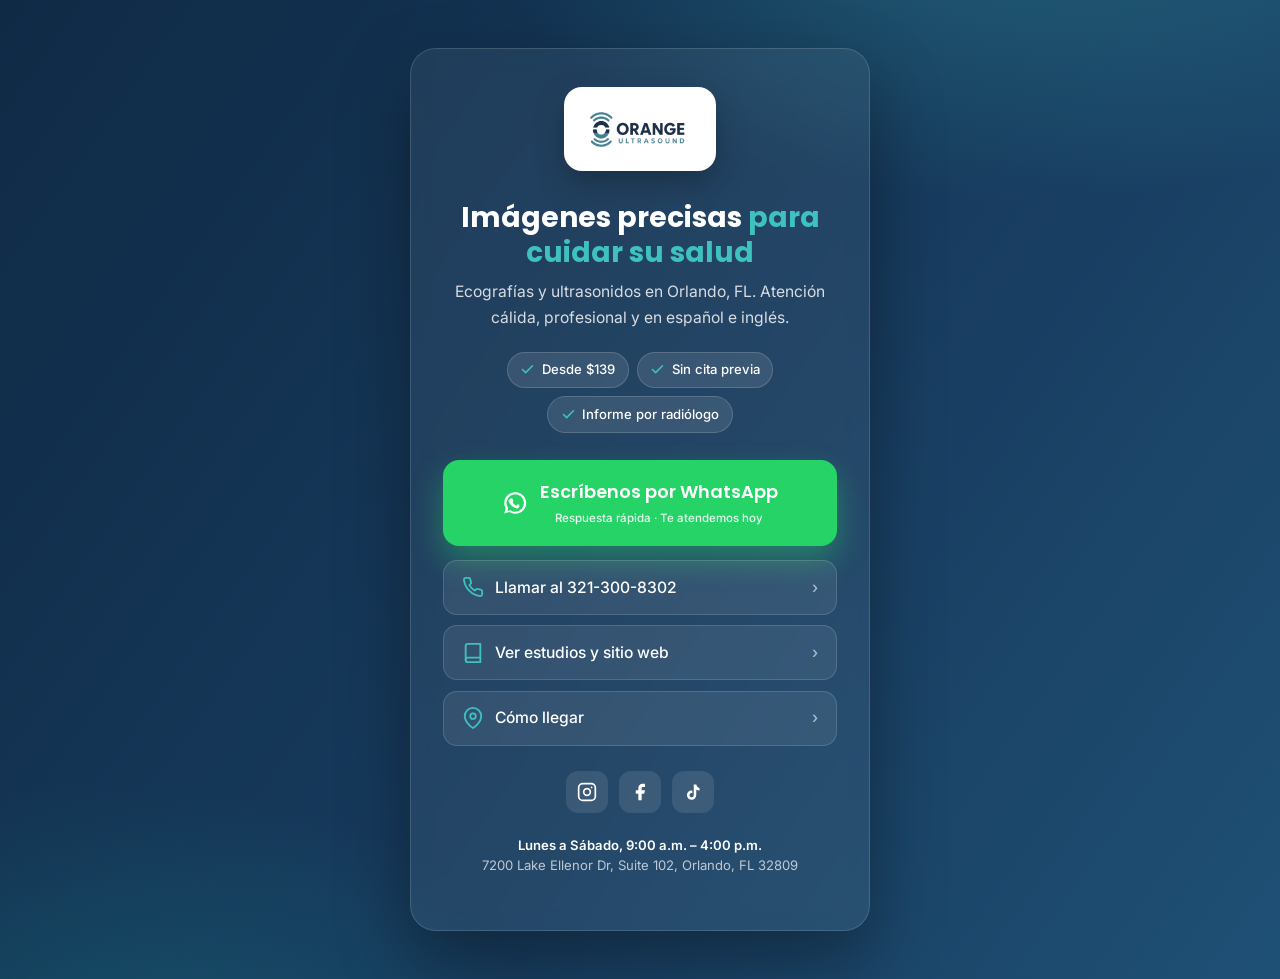
==== contacto.html @ 39fcd8fa "Agrega landing /contacto (link-in-bio) con boton principal de WhatsApp y mensaje personalizado Co-Au" ====
<!DOCTYPE html>
<html lang="es">
<head>
  <meta charset="UTF-8" />
  <meta name="viewport" content="width=device-width, initial-scale=1.0" />
  <title>Orange Ultrasound | Escríbenos por WhatsApp</title>
  <meta name="description" content="Ecografías y ultrasonidos en Orlando, FL. Precios accesibles desde $139, sin cita previa y atención bilingüe. Escríbenos por WhatsApp." />
  <meta name="theme-color" content="#0F2A45" />

  <link rel="icon" type="image/svg+xml" href="assets/img/favicon.svg" />
  <link rel="preconnect" href="https://fonts.googleapis.com" />
  <link rel="preconnect" href="https://fonts.gstatic.com" crossorigin />
  <link href="https://fonts.googleapis.com/css2?family=Poppins:wght@500;600;700&family=Inter:wght@400;500;600&display=swap" rel="stylesheet" />
  <link rel="stylesheet" href="assets/css/styles.css" />

  <!-- Open Graph -->
  <meta property="og:type" content="website" />
  <meta property="og:title" content="Orange Ultrasound | Escríbenos por WhatsApp" />
  <meta property="og:description" content="Ecografías a precios accesibles desde $139, sin cita previa y atención bilingüe en Orlando, FL." />
  <meta property="og:image" content="https://orangeultrasound.dgp-link.com/assets/img/og-image.png" />

  <style>
    body { background: #0F2A45; }
    .lp {
      position: relative; min-height: 100svh; overflow: hidden;
      display: flex; align-items: center; justify-content: center;
      padding: clamp(1.5rem, 6vw, 3rem) 1.15rem;
      background:
        radial-gradient(900px 500px at 80% -10%, rgba(63,193,192,.28), transparent 60%),
        radial-gradient(700px 500px at 10% 110%, rgba(26,166,160,.22), transparent 60%),
        linear-gradient(125deg, #0F2A45 0%, #173B5E 55%, #1f5075 100%);
    }
    .lp__card {
      position: relative; z-index: 1;
      width: 100%; max-width: 460px;
      background: rgba(255,255,255,.06);
      border: 1px solid rgba(255,255,255,.14);
      border-radius: 26px;
      padding: clamp(1.6rem, 6vw, 2.4rem) clamp(1.3rem, 5vw, 2rem);
      backdrop-filter: blur(10px); -webkit-backdrop-filter: blur(10px);
      box-shadow: 0 30px 70px rgba(0,0,0,.35);
      text-align: center; color: #fff;
    }
    .lp__logo {
      background: #fff; border-radius: 18px; padding: 16px 22px;
      display: inline-block; box-shadow: 0 12px 30px rgba(0,0,0,.25); margin-bottom: 1.3rem;
    }
    .lp__logo img { height: 52px; width: auto; display: block; }
    .lp h1 {
      color: #fff; font-size: clamp(1.35rem, 5vw, 1.75rem); line-height: 1.25; margin-bottom: .6rem;
    }
    .lp h1 span { color: var(--teal-light); }
    .lp__sub { color: rgba(255,255,255,.82); font-size: .98rem; margin: 0 auto 1.3rem; max-width: 40ch; }

    .lp__chips { display: flex; flex-wrap: wrap; justify-content: center; gap: .5rem; margin-bottom: 1.7rem; }
    .lp__chip {
      display: inline-flex; align-items: center; gap: .4rem;
      background: rgba(255,255,255,.1); border: 1px solid rgba(255,255,255,.16);
      color: #fff; font-size: .82rem; font-weight: 500;
      padding: .4rem .8rem; border-radius: 999px;
    }
    .lp__chip svg { width: 15px; height: 15px; color: var(--teal-light); }

    /* Botón principal WhatsApp */
    .lp__wa {
      display: flex; align-items: center; justify-content: center; gap: .7rem;
      width: 100%; background: #25D366; color: #fff;
      font-family: var(--font-head); font-weight: 600; font-size: 1.12rem;
      padding: 1.1rem 1.4rem; border-radius: 16px; text-decoration: none;
      box-shadow: 0 14px 30px rgba(37,211,102,.4);
      transition: transform .2s var(--ease), box-shadow .2s var(--ease);
    }
    .lp__wa:hover { transform: translateY(-2px); box-shadow: 0 18px 36px rgba(37,211,102,.5); }
    .lp__wa svg { width: 26px; height: 26px; fill: #fff; }
    .lp__wa small { display: block; font-family: var(--font-body); font-weight: 500; font-size: .72rem; opacity: .9; margin-top: 2px; }

    /* Botones secundarios */
    .lp__links { display: grid; gap: .65rem; margin-top: .9rem; }
    .lp__link {
      display: flex; align-items: center; gap: .7rem;
      background: rgba(255,255,255,.08); border: 1px solid rgba(255,255,255,.14);
      color: #fff; text-decoration: none; text-align: left;
      padding: .85rem 1.1rem; border-radius: 14px; font-weight: 500; font-size: .98rem;
      transition: background .2s, transform .2s;
    }
    .lp__link:hover { background: rgba(255,255,255,.15); transform: translateY(-2px); }
    .lp__link svg { width: 22px; height: 22px; color: var(--teal-light); flex: none; }
    .lp__link .arrow { margin-left: auto; opacity: .6; }

    /* Redes + footer */
    .lp__socials { display: flex; justify-content: center; gap: .7rem; margin-top: 1.6rem; }
    .lp__socials a {
      width: 42px; height: 42px; border-radius: 12px; display: grid; place-items: center;
      background: rgba(255,255,255,.1); color: #fff; transition: background .2s, transform .2s;
    }
    .lp__socials a:hover { background: var(--teal); transform: translateY(-2px); }
    .lp__socials svg { width: 20px; height: 20px; }
    .lp__foot { margin-top: 1.4rem; color: rgba(255,255,255,.7); font-size: .82rem; line-height: 1.5; }
    .lp__foot strong { color: #fff; font-weight: 600; }
  </style>
</head>
<body>
  <main class="lp">
    <div class="lp__card">
      <div class="lp__logo"><img src="assets/img/logo.png" alt="Orange Ultrasound" /></div>

      <h1>Imágenes precisas <span>para cuidar su salud</span></h1>
      <p class="lp__sub">Ecografías y ultrasonidos en Orlando, FL. Atención cálida, profesional y en español e inglés.</p>

      <div class="lp__chips">
        <span class="lp__chip"><svg viewBox="0 0 24 24" fill="none" stroke="currentColor" stroke-width="2.5" stroke-linecap="round" stroke-linejoin="round"><path d="M20 6L9 17l-5-5"/></svg>Desde $139</span>
        <span class="lp__chip"><svg viewBox="0 0 24 24" fill="none" stroke="currentColor" stroke-width="2.5" stroke-linecap="round" stroke-linejoin="round"><path d="M20 6L9 17l-5-5"/></svg>Sin cita previa</span>
        <span class="lp__chip"><svg viewBox="0 0 24 24" fill="none" stroke="currentColor" stroke-width="2.5" stroke-linecap="round" stroke-linejoin="round"><path d="M20 6L9 17l-5-5"/></svg>Informe por radiólogo</span>
      </div>

      <!-- Acción principal: WhatsApp -->
      <a class="lp__wa" href="https://wa.me/13213008302?text=%C2%A1Hola%20Orange%20Ultrasound%21%20%F0%9F%91%8B%20Vi%20sus%20redes%20y%20me%20gustar%C3%ADa%20informaci%C3%B3n%20sobre%20un%20ultrasonido.%20%C2%BFMe%20pueden%20ayudar%3F" target="_blank" rel="noopener">
        <svg viewBox="0 0 24 24"><path d="M12 2a10 10 0 0 0-8.6 15l-1.3 4.7 4.8-1.3A10 10 0 1 0 12 2zm0 18a8 8 0 0 1-4-1.1l-.3-.2-2.8.7.8-2.7-.2-.3A8 8 0 1 1 12 20zm4.4-6c-.2-.1-1.4-.7-1.6-.8s-.4-.1-.5.1-.6.8-.8 1-.3.2-.5.1a6.5 6.5 0 0 1-3.2-2.8c-.2-.4.2-.4.6-1.2a.4.4 0 0 0 0-.4l-.8-1.9c-.2-.5-.4-.4-.5-.4h-.5a1 1 0 0 0-.7.3A3 3 0 0 0 6 9.6a5.2 5.2 0 0 0 1.1 2.8 11.9 11.9 0 0 0 4.6 4c2.1.9 2.1.6 2.5.6a2.6 2.6 0 0 0 1.7-1.2 2.1 2.1 0 0 0 .1-1.2c0-.1-.2-.2-.4-.3z"/></svg>
        <span>Escríbenos por WhatsApp<small>Respuesta rápida · Te atendemos hoy</small></span>
      </a>

      <!-- Acciones secundarias -->
      <div class="lp__links">
        <a class="lp__link" href="tel:3213008302">
          <svg viewBox="0 0 24 24" fill="none" stroke="currentColor" stroke-width="2" stroke-linecap="round" stroke-linejoin="round"><path d="M22 16.92v3a2 2 0 0 1-2.18 2 19.79 19.79 0 0 1-8.63-3.07 19.5 19.5 0 0 1-6-6 19.79 19.79 0 0 1-3.07-8.67A2 2 0 0 1 4.11 2h3a2 2 0 0 1 2 1.72c.13.96.36 1.9.7 2.81a2 2 0 0 1-.45 2.11L8.09 9.91a16 16 0 0 0 6 6l1.27-1.27a2 2 0 0 1 2.11-.45c.9.34 1.85.57 2.81.7A2 2 0 0 1 22 16.92z"/></svg>
          Llamar al 321-300-8302
          <span class="arrow">›</span>
        </a>
        <a class="lp__link" href="https://orangeultrasound.dgp-link.com/#estudios" target="_blank" rel="noopener">
          <svg viewBox="0 0 24 24" fill="none" stroke="currentColor" stroke-width="2" stroke-linecap="round" stroke-linejoin="round"><path d="M4 19.5A2.5 2.5 0 0 1 6.5 17H20"/><path d="M6.5 2H20v20H6.5A2.5 2.5 0 0 1 4 19.5v-15A2.5 2.5 0 0 1 6.5 2z"/></svg>
          Ver estudios y sitio web
          <span class="arrow">›</span>
        </a>
        <a class="lp__link" href="https://maps.google.com/?q=7200+Lake+Ellenor+Dr+Suite+102+Orlando+FL+32809" target="_blank" rel="noopener">
          <svg viewBox="0 0 24 24" fill="none" stroke="currentColor" stroke-width="2" stroke-linecap="round" stroke-linejoin="round"><path d="M21 10c0 7-9 13-9 13s-9-6-9-13a9 9 0 0 1 18 0z"/><circle cx="12" cy="10" r="3"/></svg>
          Cómo llegar
          <span class="arrow">›</span>
        </a>
      </div>

      <!-- Redes -->
      <div class="lp__socials">
        <a href="https://www.instagram.com/orangeultrasound" target="_blank" rel="noopener" aria-label="Instagram"><svg viewBox="0 0 24 24" fill="none" stroke="currentColor" stroke-width="2" stroke-linecap="round" stroke-linejoin="round"><rect x="2" y="2" width="20" height="20" rx="5"/><circle cx="12" cy="12" r="4"/><circle cx="17.5" cy="6.5" r="1" fill="currentColor" stroke="none"/></svg></a>
        <a href="https://www.facebook.com/share/1BNUEbY9c7/" target="_blank" rel="noopener" aria-label="Facebook"><svg viewBox="0 0 24 24" fill="currentColor"><path d="M18 2h-3a5 5 0 0 0-5 5v3H7v4h3v8h4v-8h3l1-4h-4V7a1 1 0 0 1 1-1h3z"/></svg></a>
        <a href="https://www.tiktok.com/@orange.ultrasound" target="_blank" rel="noopener" aria-label="TikTok"><svg viewBox="0 0 24 24" fill="currentColor"><path d="M16 3c.3 2.2 1.6 3.9 3.8 4.2v3.1c-1.4.1-2.7-.3-3.9-1v6.4a5.6 5.6 0 1 1-5.6-5.6c.3 0 .6 0 .9.1v3.2a2.5 2.5 0 1 0 1.7 2.4V3z"/></svg></a>
      </div>

      <p class="lp__foot">
        <strong>Lunes a Sábado, 9:00 a.m. – 4:00 p.m.</strong><br />
        7200 Lake Ellenor Dr, Suite 102, Orlando, FL 32809
      </p>
    </div>
  </main>
</body>
</html>
---- assets/css/styles.css ----
/* ============================================================
   Orange Ultrasound — Sistema de diseño
   ============================================================ */

:root {
  /* Paleta de marca */
  --navy: #173B5E;          /* Azul marino oscuro (primario) */
  --navy-dark: #0F2A45;     /* Variante más profunda para fondos */
  --teal: #1AA6A0;          /* Teal / turquesa (secundario) */
  --teal-light: #3FC1C0;    /* Teal claro / aqua (acento) */
  --white: #FFFFFF;
  --gray-bg: #F2F5F7;       /* Fondo secundario / tarjetas */
  --gray-text: #5A6472;     /* Texto secundario */
  --ink: #1E2A32;           /* Negro suave para texto */

  /* Tipografía */
  --font-head: 'Poppins', 'Segoe UI', system-ui, sans-serif;
  --font-body: 'Inter', 'Segoe UI', system-ui, sans-serif;

  /* Escala y layout */
  --container: 1200px;
  --radius: 16px;
  --radius-lg: 24px;
  --shadow-sm: 0 4px 16px rgba(23, 59, 94, 0.06);
  --shadow-md: 0 12px 32px rgba(23, 59, 94, 0.10);
  --shadow-lg: 0 20px 48px rgba(23, 59, 94, 0.14);
  --header-h: 76px;
  --ease: cubic-bezier(0.22, 1, 0.36, 1);
}

/* ============================================================
   Splash / Pantalla de carga (logo ~1s y se desvanece)
   Funciona sólo con CSS (sin JS también se oculta).
   ============================================================ */
.splash {
  position: fixed;
  inset: 0;
  z-index: 1000;
  background: #ffffff;
  display: grid;
  place-items: center;
  animation: splashOut .6s var(--ease, ease) 1s forwards;
}
.splash__inner {
  display: flex;
  flex-direction: column;
  align-items: center;
  gap: 1.1rem;
  animation: splashIn .6s var(--ease, ease) both;
}
.splash__mark {
  width: 92px; height: 92px;
  border-radius: 50%;
  background: #173B5E;
  display: grid; place-items: center;
  box-shadow: 0 14px 34px rgba(23, 59, 94, 0.22);
}
.splash__mark svg { width: 54px; height: 54px; }
/* Ícono de ondas con pulso suave */
.splash__mark .wave1 { animation: splashPulse 1.4s ease-in-out infinite; transform-origin: 32px 44px; }
.splash__mark .wave2 { animation: splashPulse 1.4s ease-in-out infinite .18s; transform-origin: 32px 44px; }
.splash__text {
  display: flex; flex-direction: column; align-items: center; line-height: 1.05;
  font-family: var(--font-head, sans-serif); font-weight: 700;
}
.splash__text .top { font-size: 1.5rem; color: #173B5E; letter-spacing: .02em; }
.splash__text .bottom { font-size: 1.5rem; color: #1AA6A0; letter-spacing: .22em; }
/* Barra de carga */
.splash__bar {
  margin-top: .4rem;
  width: 140px; height: 4px; border-radius: 999px;
  background: #E4EBF0; overflow: hidden;
}
.splash__bar::after {
  content: ""; display: block; height: 100%; width: 40%;
  border-radius: 999px;
  background: linear-gradient(90deg, #1AA6A0, #3FC1C0);
  animation: splashLoad 1s var(--ease, ease) forwards;
}
/* Imagen del logo real (cuando se agregue) */
.splash__img { max-width: 240px; height: auto; }

@keyframes splashIn { from { opacity: 0; transform: translateY(10px) scale(.96); } to { opacity: 1; transform: none; } }
@keyframes splashOut { to { opacity: 0; visibility: hidden; pointer-events: none; } }
@keyframes splashPulse { 0%,100% { opacity: .55; } 50% { opacity: 1; } }
@keyframes splashLoad { from { width: 8%; } to { width: 100%; } }

@media (prefers-reduced-motion: reduce) {
  .splash { animation: none; display: none; }
}

/* ---------- Reset base ---------- */
*,
*::before,
*::after { box-sizing: border-box; }

html { scroll-behavior: smooth; scroll-padding-top: var(--header-h); overflow-x: hidden; width: 100%; }

body {
  margin: 0;
  font-family: var(--font-body);
  color: var(--ink);
  background: var(--white);
  line-height: 1.65;
  -webkit-font-smoothing: antialiased;
  text-rendering: optimizeLegibility;
  overflow-x: hidden;
}

img { max-width: 100%; display: block; }

h1, h2, h3, h4 {
  font-family: var(--font-head);
  color: var(--navy);
  line-height: 1.18;
  margin: 0 0 .5em;
  font-weight: 700;
}

p { margin: 0 0 1rem; }

a { color: var(--teal); text-decoration: none; }

/* ---------- Utilidades de layout ---------- */
.container {
  width: 100%;
  max-width: var(--container);
  margin-inline: auto;
  padding-inline: clamp(1.15rem, 4vw, 2.5rem);
}

.section { padding-block: clamp(3.5rem, 8vw, 6.5rem); position: relative; }

.section--gray { background: var(--gray-bg); }

.eyebrow {
  display: inline-block;
  font-family: var(--font-head);
  font-weight: 600;
  font-size: .8rem;
  letter-spacing: .14em;
  text-transform: uppercase;
  color: var(--teal);
  margin-bottom: .85rem;
}

.section-title {
  font-size: clamp(1.7rem, 4.2vw, 2.6rem);
  margin-bottom: .6rem;
}

.section-lead {
  color: var(--gray-text);
  font-size: clamp(1rem, 2vw, 1.15rem);
  max-width: 60ch;
}

.text-center { text-align: center; }
.text-center .section-lead { margin-inline: auto; }

/* ---------- Botones ---------- */
.btn {
  --btn-bg: var(--teal);
  --btn-fg: #fff;
  display: inline-flex;
  align-items: center;
  gap: .55rem;
  font-family: var(--font-head);
  font-weight: 600;
  font-size: 1rem;
  line-height: 1;
  padding: .95rem 1.6rem;
  border-radius: 999px;
  border: 2px solid transparent;
  background: var(--btn-bg);
  color: var(--btn-fg);
  cursor: pointer;
  transition: transform .25s var(--ease), box-shadow .25s var(--ease), background .25s var(--ease);
  box-shadow: 0 8px 20px rgba(26, 166, 160, 0.28);
}
.btn:hover { transform: translateY(-2px); box-shadow: 0 12px 26px rgba(26, 166, 160, 0.36); }
.btn svg { width: 20px; height: 20px; }

.btn--navy { --btn-bg: var(--navy); box-shadow: 0 8px 20px rgba(23, 59, 94, 0.28); }
.btn--navy:hover { box-shadow: 0 12px 26px rgba(23, 59, 94, 0.36); }

.btn--outline {
  background: transparent;
  color: var(--navy);
  border-color: rgba(23, 59, 94, 0.22);
  box-shadow: none;
}
.btn--outline:hover { background: rgba(23, 59, 94, 0.05); box-shadow: none; }

.btn--light {
  background: #fff;
  color: var(--navy);
  box-shadow: 0 8px 20px rgba(0, 0, 0, 0.12);
}
.btn--ghost-light {
  background: transparent;
  color: #fff;
  border-color: rgba(255, 255, 255, 0.5);
  box-shadow: none;
}
.btn--ghost-light:hover { background: rgba(255, 255, 255, 0.12); box-shadow: none; }

/* ============================================================
   Header / Navegación
   ============================================================ */
.site-header {
  position: fixed;
  inset: 0 0 auto 0;
  height: var(--header-h);
  z-index: 100;
  display: flex;
  align-items: center;
  background: rgba(255, 255, 255, 0.85);
  backdrop-filter: saturate(180%) blur(14px);
  -webkit-backdrop-filter: saturate(180%) blur(14px);
  transition: box-shadow .3s var(--ease), background .3s var(--ease);
}
.site-header.is-scrolled { box-shadow: var(--shadow-sm); background: rgba(255, 255, 255, 0.94); }

.site-header .container {
  display: flex;
  align-items: center;
  justify-content: space-between;
  gap: 1rem;
}

/* Logo */
.brand { display: flex; align-items: center; gap: .7rem; }
.brand__logo { height: 46px; width: auto; display: block; }
@media (max-width: 480px) { .brand__logo { height: 38px; } }
.brand__mark {
  width: 44px; height: 44px;
  flex: none;
  border-radius: 50%;
  background: var(--navy);
  display: grid; place-items: center;
}
.brand__mark svg { width: 26px; height: 26px; }
.brand__text {
  display: flex; flex-direction: column; line-height: 1;
  font-family: var(--font-head); font-weight: 700;
  letter-spacing: .02em;
}
.brand__text .brand__top { font-size: 1.02rem; color: var(--navy); }
.brand__text .brand__bottom { font-size: 1.02rem; color: var(--teal); letter-spacing: .16em; }

/* Nav */
.nav { display: flex; align-items: center; gap: 1.6rem; }
.nav__links { display: flex; align-items: center; gap: 1.4rem; list-style: none; margin: 0; padding: 0; }
.nav__links a {
  font-family: var(--font-head);
  font-weight: 500;
  font-size: .95rem;
  color: var(--navy);
  position: relative;
  padding: .25rem 0;
}
.nav__links a::after {
  content: ""; position: absolute; left: 0; bottom: -2px;
  width: 0; height: 2px; background: var(--teal);
  transition: width .3s var(--ease);
}
.nav__links a:hover::after { width: 100%; }

.nav__actions { display: flex; align-items: center; gap: .8rem; }

/* Toggle de idioma (funcionalidad se activa en Parte 8) */
.lang-toggle {
  display: inline-flex;
  border: 1.5px solid rgba(23, 59, 94, 0.2);
  border-radius: 999px;
  overflow: hidden;
  font-family: var(--font-head);
  font-size: .8rem;
  font-weight: 600;
}
.lang-toggle button {
  border: 0; background: transparent; cursor: pointer;
  padding: .4rem .7rem; color: var(--gray-text);
  transition: background .2s, color .2s;
}
.lang-toggle button.is-active { background: var(--teal); color: #fff; }

.nav-toggle {
  display: none;
  width: 44px; height: 44px;
  border: 0; background: transparent; cursor: pointer;
  flex-direction: column; justify-content: center; gap: 5px;
  padding: 0 10px;
}
.nav-toggle span {
  display: block; height: 2.5px; background: var(--navy); border-radius: 2px;
  transition: transform .3s var(--ease), opacity .2s;
}
.nav-toggle.is-open span:nth-child(1) { transform: translateY(7.5px) rotate(45deg); }
.nav-toggle.is-open span:nth-child(2) { opacity: 0; }
.nav-toggle.is-open span:nth-child(3) { transform: translateY(-7.5px) rotate(-45deg); }

/* ============================================================
   Hero
   ============================================================ */
.hero {
  position: relative;
  padding-top: calc(var(--header-h) + clamp(2.5rem, 6vw, 4.5rem));
  padding-bottom: clamp(5rem, 11vw, 8.5rem);
  background:
    radial-gradient(1200px 600px at 80% -10%, rgba(63, 193, 192, 0.18), transparent 60%),
    linear-gradient(180deg, #f6fafb 0%, #ffffff 100%);
  overflow: hidden;
}
/* La ola se ancla al fondo del hero, pegada a la siguiente sección (sin hueco) */
.hero .wave-divider {
  position: absolute;
  left: 0; right: 0; bottom: -1px;
}

.hero__grid {
  display: grid;
  grid-template-columns: 1.05fr 0.95fr;
  gap: clamp(2rem, 5vw, 4rem);
  align-items: center;
}

.hero__badge {
  display: inline-flex; align-items: center; gap: .5rem;
  background: rgba(26, 166, 160, 0.1);
  color: var(--teal);
  font-family: var(--font-head); font-weight: 600; font-size: .85rem;
  padding: .5rem 1rem; border-radius: 999px;
  margin-bottom: 1.4rem;
}
.hero__badge svg { width: 16px; height: 16px; }

.hero__title {
  font-size: clamp(2.1rem, 5.6vw, 3.6rem);
  letter-spacing: -0.01em;
  margin-bottom: 1rem;
}
.hero__title .accent { color: var(--teal); }

.hero__subtitle {
  font-size: clamp(1.05rem, 2.4vw, 1.3rem);
  color: var(--gray-text);
  max-width: 46ch;
  margin-bottom: 1.8rem;
}
.hero__subtitle strong { color: var(--navy); font-weight: 600; }

.hero__actions { display: flex; flex-wrap: wrap; gap: .9rem; margin-bottom: 2rem; }

.hero__highlights {
  display: flex; flex-wrap: wrap; gap: 1.4rem;
}
.hero__highlight {
  display: flex; align-items: center; gap: .65rem;
  font-size: .95rem; color: var(--navy); font-weight: 500;
}
.hero__highlight-icon {
  width: 40px; height: 40px; flex: none;
  display: grid; place-items: center;
  border-radius: 12px;
  background: rgba(26, 166, 160, 0.12);
  color: var(--teal);
}
.hero__highlight-icon svg { width: 22px; height: 22px; }
.hero__highlight strong { display: block; color: var(--teal); font-family: var(--font-head); font-size: 1.05rem; }
.hero__highlight small { color: var(--gray-text); font-weight: 500; }

/* Media del hero */
.hero__media { position: relative; }
.hero__image-wrap {
  position: relative;
  border-radius: var(--radius-lg);
  overflow: hidden;
  box-shadow: var(--shadow-lg);
  aspect-ratio: 4 / 5;
  background: linear-gradient(135deg, var(--teal) 0%, var(--navy) 100%);
}
.hero__image-wrap img { width: 100%; height: 100%; object-fit: cover; }

.hero__float-card {
  position: absolute;
  left: -18px; bottom: 26px;
  background: #fff;
  border-radius: var(--radius);
  box-shadow: var(--shadow-md);
  padding: .9rem 1.1rem;
  display: flex; align-items: center; gap: .8rem;
  max-width: 250px;
}
.hero__float-card .icon {
  width: 42px; height: 42px; flex: none;
  border-radius: 50%; background: rgba(26, 166, 160, 0.12);
  display: grid; place-items: center; color: var(--teal);
}
.hero__float-card .icon svg { width: 22px; height: 22px; }
.hero__float-card .t { font-family: var(--font-head); font-weight: 600; font-size: .92rem; color: var(--navy); line-height: 1.2; }
.hero__float-card .s { font-size: .8rem; color: var(--gray-text); }

/* Blob decorativo detrás de la imagen */
.hero__blob {
  position: absolute;
  right: -6%; top: -8%;
  width: 62%; aspect-ratio: 1;
  background: radial-gradient(circle at 30% 30%, rgba(63,193,192,.35), rgba(26,166,160,.15) 60%, transparent 72%);
  filter: blur(6px);
  z-index: -1;
}

/* ============================================================
   Sección: Atención para todos
   ============================================================ */
.care {
  position: relative;
  background: linear-gradient(120deg, var(--navy-dark) 0%, var(--navy) 55%, #1f5075 100%);
  overflow: hidden;
}
.care::before {
  content: "";
  position: absolute; right: -8%; top: -30%; width: 55%; aspect-ratio: 1;
  background: radial-gradient(circle at 40% 40%, rgba(26,166,160,.28), transparent 66%);
  pointer-events: none;
}
.care .eyebrow { color: var(--teal-light); }
.care .section-title { color: #fff; }
.care .section-lead { color: rgba(255,255,255,.82); }

.care__grid {
  position: relative;
  display: grid;
  grid-template-columns: 0.95fr 1.05fr;
  gap: clamp(2rem, 5vw, 4rem);
  align-items: center;
}

.care__media { position: relative; }
.care__image-wrap {
  position: relative;
  border-radius: var(--radius-lg);
  overflow: hidden;
  box-shadow: var(--shadow-md);
  aspect-ratio: 5 / 4;
  background: linear-gradient(135deg, #3FC1C0 0%, #173B5E 100%);
}
.care__image-wrap img { width: 100%; height: 100%; object-fit: cover; }
/* Acento de ola en la esquina de la imagen */
.care__media::after {
  content: "";
  position: absolute; left: -14px; bottom: -14px;
  width: 120px; height: 120px; border-radius: 24px;
  background: rgba(26, 166, 160, 0.18);
  z-index: -1;
}

.care__features { list-style: none; margin: 1.8rem 0 0; padding: 0; display: grid; gap: 1.1rem; }
.feature-row {
  display: flex; gap: 1.1rem; align-items: flex-start;
  background: #fff;
  border: 1px solid rgba(23, 59, 94, 0.06);
  border-radius: var(--radius);
  padding: 1.2rem 1.3rem;
  box-shadow: var(--shadow-sm);
  transition: transform .3s var(--ease), box-shadow .3s var(--ease);
}
.feature-row:hover { transform: translateY(-3px); box-shadow: var(--shadow-md); }
.feature-row__icon {
  width: 52px; height: 52px; flex: none;
  border-radius: 14px;
  display: grid; place-items: center;
  background: rgba(26, 166, 160, 0.12);
  color: var(--teal);
}
.feature-row__icon svg { width: 26px; height: 26px; }
.feature-row__body h3 { font-size: 1.15rem; margin-bottom: .2rem; }
.feature-row__body p { margin: 0; color: var(--gray-text); font-size: .98rem; }

/* ============================================================
   Sección: ¿Por qué elegirnos? (grid de tarjetas)
   ============================================================ */
.why__head { max-width: 720px; margin: 0 auto clamp(2.2rem, 5vw, 3.2rem); }

.cards-grid {
  display: grid;
  grid-template-columns: repeat(3, 1fr);
  gap: 1.4rem;
}

.icon-card {
  background: #fff;
  border: 1px solid rgba(23, 59, 94, 0.07);
  border-radius: var(--radius);
  padding: 1.8rem 1.6rem;
  box-shadow: var(--shadow-sm);
  transition: transform .3s var(--ease), box-shadow .3s var(--ease), border-color .3s var(--ease);
  position: relative;
  overflow: hidden;
}
.icon-card::before {
  content: "";
  position: absolute; inset: 0 0 auto 0; height: 4px;
  background: linear-gradient(90deg, var(--teal), var(--teal-light));
  transform: scaleX(0); transform-origin: left;
  transition: transform .35s var(--ease);
}
.icon-card:hover { transform: translateY(-6px); box-shadow: var(--shadow-md); border-color: rgba(26,166,160,.25); }
.icon-card:hover::before { transform: scaleX(1); }

.icon-card__icon {
  width: 60px; height: 60px;
  border-radius: 16px;
  display: grid; place-items: center;
  background: linear-gradient(135deg, rgba(26,166,160,.14), rgba(63,193,192,.14));
  color: var(--teal);
  margin-bottom: 1.15rem;
}
.icon-card__icon svg { width: 30px; height: 30px; }
.icon-card h3 { font-size: 1.2rem; margin-bottom: .4rem; }
.icon-card p { margin: 0; color: var(--gray-text); font-size: .97rem; }

/* Séptima tarjeta destacada (ancho completo) */
.icon-card--wide {
  grid-column: 1 / -1;
  display: flex; align-items: center; gap: 1.4rem;
  background: linear-gradient(120deg, var(--navy) 0%, #1f5075 100%);
  border: none;
}
.icon-card--wide::before { display: none; }
.icon-card--wide .icon-card__icon {
  background: rgba(255,255,255,.14); color: #fff; margin: 0; flex: none;
}
.icon-card--wide h3 { color: #fff; margin: 0; }
.icon-card--wide p { color: rgba(255,255,255,.82); }
.icon-card--wide .wide-cta { margin-left: auto; flex: none; }

/* ============================================================
   Sección: Tecnología que marca la diferencia
   ============================================================ */
.tech { background: var(--gray-bg); position: relative; overflow: hidden; }
.tech__grid {
  display: grid;
  grid-template-columns: 1.05fr 0.95fr;
  gap: clamp(2rem, 5vw, 4rem);
  align-items: center;
}
.tech__list { list-style: none; margin: 1.8rem 0 2rem; padding: 0; display: grid; gap: 1.15rem; }
.tech__list li { display: flex; gap: .9rem; align-items: flex-start; }
.tech__check {
  width: 30px; height: 30px; flex: none;
  border-radius: 50%;
  background: var(--teal); color: #fff;
  display: grid; place-items: center;
  margin-top: 2px;
}
.tech__check svg { width: 17px; height: 17px; }
.tech__list h3 { font-size: 1.12rem; margin-bottom: .15rem; }
.tech__list p { margin: 0; color: var(--gray-text); font-size: .97rem; }

.tech__media { position: relative; }
.tech__image-wrap {
  border-radius: var(--radius-lg);
  overflow: hidden;
  box-shadow: var(--shadow-lg);
  aspect-ratio: 4 / 5;
  background: linear-gradient(150deg, #173B5E 0%, #1AA6A0 100%);
}
.tech__image-wrap img { width: 100%; height: 100%; object-fit: cover; }
.tech__stat {
  position: absolute; right: -14px; top: 26px;
  background: #fff; border-radius: var(--radius);
  box-shadow: var(--shadow-md); padding: .9rem 1.15rem; text-align: center;
}
.tech__stat b { display: block; font-family: var(--font-head); color: var(--teal); font-size: 1.5rem; line-height: 1; }
.tech__stat span { font-size: .8rem; color: var(--gray-text); }

/* ============================================================
   Sección: Estudios que ofrecemos (catálogo)
   ============================================================ */
.studies__head { max-width: 760px; margin: 0 auto clamp(2.2rem, 5vw, 3.2rem); }

.studies-grid {
  display: grid;
  grid-template-columns: repeat(3, 1fr);
  gap: 1.5rem;
}
.study-card {
  background: #fff;
  border: 1px solid rgba(23, 59, 94, 0.08);
  border-radius: var(--radius-lg);
  padding: 1.7rem 1.6rem;
  box-shadow: var(--shadow-sm);
  transition: transform .3s var(--ease), box-shadow .3s var(--ease);
  display: flex; flex-direction: column;
}
.study-card:hover { transform: translateY(-5px); box-shadow: var(--shadow-md); }

.study-card__head {
  display: flex; align-items: center; gap: .85rem;
  padding-bottom: 1rem; margin-bottom: 1rem;
  border-bottom: 2px solid var(--gray-bg);
}
.study-card__icon {
  width: 52px; height: 52px; flex: none;
  border-radius: 14px;
  display: grid; place-items: center;
  background: var(--navy); color: #fff;
}
.study-card__icon svg { width: 27px; height: 27px; }
.study-card__head h3 { margin: 0; font-size: 1.25rem; }
.study-card__head span { display: block; font-size: .8rem; color: var(--teal); font-family: var(--font-head); font-weight: 600; letter-spacing: .04em; }

.study-list { list-style: none; margin: 0; padding: 0; }
.study-list li {
  display: flex; align-items: center; gap: .7rem;
  padding: .55rem 0;
  font-size: .98rem;
  color: var(--ink);
  border-bottom: 1px dashed rgba(23, 59, 94, 0.12);
  transition: color .2s, padding .2s;
}
.study-list li:last-child { border-bottom: none; }
.study-list li::before {
  content: "";
  width: 8px; height: 8px; flex: none;
  border-radius: 50%;
  background: var(--teal);
  box-shadow: 0 0 0 4px rgba(26, 166, 160, 0.12);
  transition: transform .2s var(--ease);
}
.study-card:hover .study-list li { color: var(--navy); }
.study-card:hover .study-list li::before { transform: scale(1.15); }

.studies__note {
  margin-top: clamp(2rem, 4vw, 2.6rem);
  display: flex; align-items: center; justify-content: center; gap: .6rem;
  flex-wrap: wrap; text-align: center;
  color: var(--gray-text); font-size: .98rem;
}
.studies__note strong { color: var(--navy); }
.studies__note svg { width: 20px; height: 20px; color: var(--teal); flex: none; }

/* ============================================================
   Sección: Su salud es nuestra prioridad (banda navy)
   ============================================================ */
.priority {
  position: relative;
  background: linear-gradient(120deg, var(--navy-dark) 0%, var(--navy) 55%, #1f5075 100%);
  color: #fff;
  overflow: hidden;
}
/* Ola decorativa sutil de fondo */
.priority::before {
  content: "";
  position: absolute; inset: auto -10% -40% -10%; height: 70%;
  background: radial-gradient(60% 100% at 50% 100%, rgba(26,166,160,.28), transparent 70%);
  pointer-events: none;
}
.priority__inner { position: relative; text-align: center; max-width: 900px; margin-inline: auto; }
.priority .eyebrow { color: var(--teal-light); }
.priority h2 { color: #fff; font-size: clamp(1.7rem, 4vw, 2.5rem); }
.priority__lead { color: rgba(255,255,255,.82); font-size: clamp(1.05rem, 2.2vw, 1.25rem); max-width: 60ch; margin: 0 auto clamp(2.2rem, 5vw, 3rem); }

.priority__items {
  display: grid; grid-template-columns: repeat(3, 1fr);
  gap: 1.4rem;
}
.priority__item {
  background: rgba(255,255,255,.06);
  border: 1px solid rgba(255,255,255,.12);
  border-radius: var(--radius);
  padding: 1.8rem 1.4rem;
  transition: transform .3s var(--ease), background .3s var(--ease);
}
.priority__item:hover { transform: translateY(-5px); background: rgba(255,255,255,.1); }
.priority__item-icon {
  width: 62px; height: 62px; margin: 0 auto 1rem;
  border-radius: 50%;
  display: grid; place-items: center;
  background: rgba(26,166,160,.22); color: var(--teal-light);
}
.priority__item-icon svg { width: 30px; height: 30px; }
.priority__item h3 { color: #fff; font-size: 1.2rem; margin-bottom: .3rem; }
.priority__item p { color: rgba(255,255,255,.75); margin: 0; font-size: .95rem; }

.priority__cta { margin-top: clamp(2rem, 4vw, 2.8rem); }

/* ============================================================
   Sección: Contacto
   ============================================================ */
.contact__head { max-width: 720px; margin: 0 auto clamp(2.2rem, 5vw, 3rem); }
.contact__grid {
  display: grid;
  grid-template-columns: 0.9fr 1.1fr;
  gap: clamp(1.6rem, 4vw, 2.6rem);
  align-items: start;
}

/* Panel de información */
.contact__info { display: grid; gap: 1rem; }
.info-item {
  display: flex; gap: 1rem; align-items: flex-start;
  background: #fff;
  border: 1px solid rgba(23,59,94,.08);
  border-radius: var(--radius);
  padding: 1.15rem 1.25rem;
  box-shadow: var(--shadow-sm);
  transition: transform .3s var(--ease), box-shadow .3s var(--ease);
}
.info-item:hover { transform: translateY(-3px); box-shadow: var(--shadow-md); }
.info-item__icon {
  width: 48px; height: 48px; flex: none;
  border-radius: 12px;
  display: grid; place-items: center;
  background: rgba(26,166,160,.12); color: var(--teal);
}
.info-item__icon svg { width: 24px; height: 24px; }
.info-item__body { min-width: 0; }
.info-item__body h3 { font-size: 1rem; margin: 0 0 .15rem; }
.info-item__body a, .info-item__body p { margin: 0; color: var(--gray-text); font-size: .96rem; word-break: break-word; }
.info-item__body a:hover { color: var(--teal); }

.contact__socials { display: flex; gap: .7rem; margin-top: .3rem; }
.social-btn {
  width: 46px; height: 46px;
  border-radius: 12px;
  display: grid; place-items: center;
  background: var(--navy); color: #fff;
  transition: transform .25s var(--ease), background .25s var(--ease);
}
.social-btn:hover { transform: translateY(-3px); background: var(--teal); }
.social-btn svg { width: 22px; height: 22px; }

/* Formulario */
.contact__form-wrap {
  background: #fff;
  border: 1px solid rgba(23,59,94,.08);
  border-radius: var(--radius-lg);
  padding: clamp(1.5rem, 4vw, 2.2rem);
  box-shadow: var(--shadow-md);
}
.contact__form-wrap h3 { font-size: 1.35rem; margin-bottom: .3rem; }
.contact__form-wrap > p { color: var(--gray-text); font-size: .95rem; margin-bottom: 1.4rem; }

.form-grid { display: grid; grid-template-columns: 1fr 1fr; gap: 1rem; }
.field { display: flex; flex-direction: column; gap: .4rem; }
.field--full { grid-column: 1 / -1; }
.field label { font-family: var(--font-head); font-weight: 500; font-size: .9rem; color: var(--navy); }
.field input, .field select, .field textarea {
  font-family: var(--font-body); font-size: 1rem;
  color: var(--ink);
  padding: .8rem 1rem;
  border: 1.5px solid rgba(23,59,94,.16);
  border-radius: 12px;
  background: var(--gray-bg);
  transition: border-color .25s, box-shadow .25s, background .25s;
  width: 100%;
}
.field textarea { resize: vertical; min-height: 110px; }
.field input:focus, .field select:focus, .field textarea:focus {
  outline: none; border-color: var(--teal); background: #fff;
  box-shadow: 0 0 0 4px rgba(26,166,160,.12);
}
.form-actions { display: flex; flex-wrap: wrap; gap: .8rem; margin-top: 1.3rem; }
.form-actions .btn { flex: 1 1 auto; justify-content: center; }
.form-note { font-size: .82rem; color: var(--gray-text); margin: .9rem 0 0; }

/* Mapa */
.contact__map {
  margin-top: clamp(2rem, 4vw, 2.6rem);
  border-radius: var(--radius-lg);
  overflow: hidden;
  box-shadow: var(--shadow-md);
  border: 1px solid rgba(23,59,94,.08);
  position: relative;
  min-height: 300px;
  background: var(--gray-bg);
}
.contact__map iframe { display: block; width: 100%; height: 380px; border: 0; }
.contact__map-fallback {
  position: absolute; inset: 0;
  display: flex; flex-direction: column; align-items: center; justify-content: center;
  gap: .5rem; text-align: center; padding: 1.5rem; color: var(--gray-text);
}
.contact__map-fallback svg { width: 40px; height: 40px; color: var(--teal); }

/* ============================================================
   Botón flotante de WhatsApp
   ============================================================ */
.whatsapp-float {
  position: fixed;
  right: clamp(16px, 3vw, 28px);
  bottom: clamp(16px, 3vw, 28px);
  z-index: 90;
  width: 58px; height: 58px;
  border-radius: 50%;
  background: #25D366;
  display: grid; place-items: center;
  box-shadow: 0 10px 26px rgba(37,211,102,.45);
  transition: transform .25s var(--ease), box-shadow .25s var(--ease);
}
.whatsapp-float:hover { transform: scale(1.08); }
.whatsapp-float svg { width: 32px; height: 32px; fill: #fff; }
.whatsapp-float::after {
  content: "";
  position: absolute; inset: 0; border-radius: 50%;
  border: 3px solid rgba(37,211,102,.5);
  animation: wa-pulse 2.2s ease-out infinite;
}
@keyframes wa-pulse { 0% { transform: scale(1); opacity: .8; } 100% { transform: scale(1.7); opacity: 0; } }

/* ============================================================
   Footer
   ============================================================ */
.footer {
  background: var(--gray-bg);
  color: var(--gray-text);
  padding-top: clamp(3rem, 6vw, 4.5rem);
  border-top: 1px solid rgba(23, 59, 94, 0.08);
}
.footer__closing {
  text-align: center; max-width: 760px; margin: 0 auto clamp(2.4rem, 5vw, 3.2rem);
  font-family: var(--font-head); font-weight: 600;
  font-size: clamp(1.2rem, 3vw, 1.7rem); color: var(--navy); line-height: 1.4;
}
.footer__closing span { color: var(--teal); }

.footer__grid {
  display: grid;
  grid-template-columns: 1.4fr 1fr 1fr;
  gap: 2rem;
  padding-bottom: clamp(2.4rem, 5vw, 3.2rem);
  border-bottom: 1px solid rgba(23, 59, 94, 0.1);
}
.footer .brand__logo { height: 52px; }
.footer__about p { margin: 1rem 0 1.2rem; font-size: .95rem; color: var(--gray-text); max-width: 34ch; }
.footer__socials { display: flex; gap: .6rem; }
.footer__socials .social-btn { background: var(--navy); }
.footer__socials .social-btn:hover { background: var(--teal); }

.footer__col h4 { color: var(--navy); font-size: 1rem; margin-bottom: 1rem; }
.footer__col ul { list-style: none; margin: 0; padding: 0; display: grid; gap: .6rem; }
.footer__col a, .footer__col li { color: var(--gray-text); font-size: .95rem; }
.footer__col a:hover { color: var(--teal); }
.footer__col .with-icon { display: flex; gap: .6rem; align-items: flex-start; }
.footer__col .with-icon svg { width: 18px; height: 18px; color: var(--teal); flex: none; margin-top: 3px; }

.footer__bottom {
  text-align: center; padding: 1.5rem 0;
  font-size: .85rem; color: var(--gray-text);
}

/* ---------- Separador de olas ---------- */
.wave-divider { display: block; width: 100%; line-height: 0; }
.wave-divider svg { display: block; width: 100%; height: auto; }

/* ============================================================
   Animaciones al hacer scroll (fade-in)
   Sólo se ocultan si JS está activo (.anim-ready en <html>),
   así el contenido siempre es visible sin JavaScript.
   ============================================================ */
.anim-ready [data-animate] {
  opacity: 0;
  transform: translateY(30px) scale(.985);
  transition:
    opacity .8s var(--ease),
    transform .8s var(--ease);
  transition-delay: var(--stagger, 0ms);
  will-change: opacity, transform;
}
.anim-ready [data-animate].is-visible {
  opacity: 1;
  transform: none;
}
/* Variantes direccionales opcionales */
.anim-ready [data-animate="left"]  { transform: translateX(-36px); }
.anim-ready [data-animate="right"] { transform: translateX(36px); }
.anim-ready [data-animate="fade"]  { transform: none; }
.anim-ready [data-animate="left"].is-visible,
.anim-ready [data-animate="right"].is-visible { transform: none; }

@media (prefers-reduced-motion: reduce) {
  .anim-ready [data-animate] { opacity: 1 !important; transform: none !important; transition: none !important; }
}

/* ============================================================
   Responsive
   ============================================================ */
@media (max-width: 900px) {
  .hero__grid { grid-template-columns: 1fr; }
  .hero__media { max-width: 480px; margin-inline: auto; width: 100%; }
  .hero__image-wrap { aspect-ratio: 16 / 11; }
  .hero__blob { display: none; }

  .care__grid { grid-template-columns: 1fr; }
  .care__media { max-width: 520px; margin-inline: auto; width: 100%; order: -1; }
  .care__media::after { display: none; }

  .cards-grid { grid-template-columns: repeat(2, 1fr); }
  .icon-card--wide { flex-direction: column; text-align: center; }
  .icon-card--wide .wide-cta { margin-left: 0; }
}

@media (max-width: 560px) {
  .cards-grid { grid-template-columns: 1fr; }
}

@media (max-width: 900px) {
  .tech__grid { grid-template-columns: 1fr; }
  .tech__media { max-width: 460px; margin-inline: auto; width: 100%; order: -1; }
  .tech__image-wrap { aspect-ratio: 16 / 12; }

  .studies-grid { grid-template-columns: repeat(2, 1fr); }
}

@media (max-width: 640px) {
  .studies-grid { grid-template-columns: 1fr; }
}

@media (max-width: 760px) {
  .priority__items { grid-template-columns: 1fr; max-width: 420px; margin-inline: auto; }
}

@media (max-width: 900px) {
  .contact__grid { grid-template-columns: 1fr; }
  .footer__grid { grid-template-columns: 1fr 1fr; }
  .footer__about { grid-column: 1 / -1; }
}

@media (max-width: 520px) {
  .form-grid { grid-template-columns: 1fr; }
  .footer__grid { grid-template-columns: 1fr; }
}

@media (max-width: 820px) {
  .nav__links {
    position: fixed;
    inset: var(--header-h) 0 auto 0;
    flex-direction: column;
    align-items: stretch;
    gap: 0;
    background: #fff;
    box-shadow: var(--shadow-md);
    padding: .5rem 1.15rem 1.25rem;
    transform: translateY(-140%);
    transition: transform .35s var(--ease);
  }
  .nav__links.is-open { transform: translateY(0); }
  .nav__links li { border-bottom: 1px solid var(--gray-bg); }
  .nav__links a { display: block; padding: .95rem .25rem; }
  .nav__links a::after { display: none; }
  .nav-toggle { display: flex; }
  .nav__actions .btn { display: none; }
}

@media (max-width: 480px) {
  .brand__text .brand__top, .brand__text .brand__bottom { font-size: .9rem; }
  .hero__actions .btn { width: 100%; justify-content: center; }
  .hero__float-card { left: 8px; right: 8px; max-width: none; }
}

/* Respeta preferencias de movimiento reducido */
@media (prefers-reduced-motion: reduce) {
  * { animation-duration: .001ms !important; transition-duration: .001ms !important; scroll-behavior: auto !important; }
}
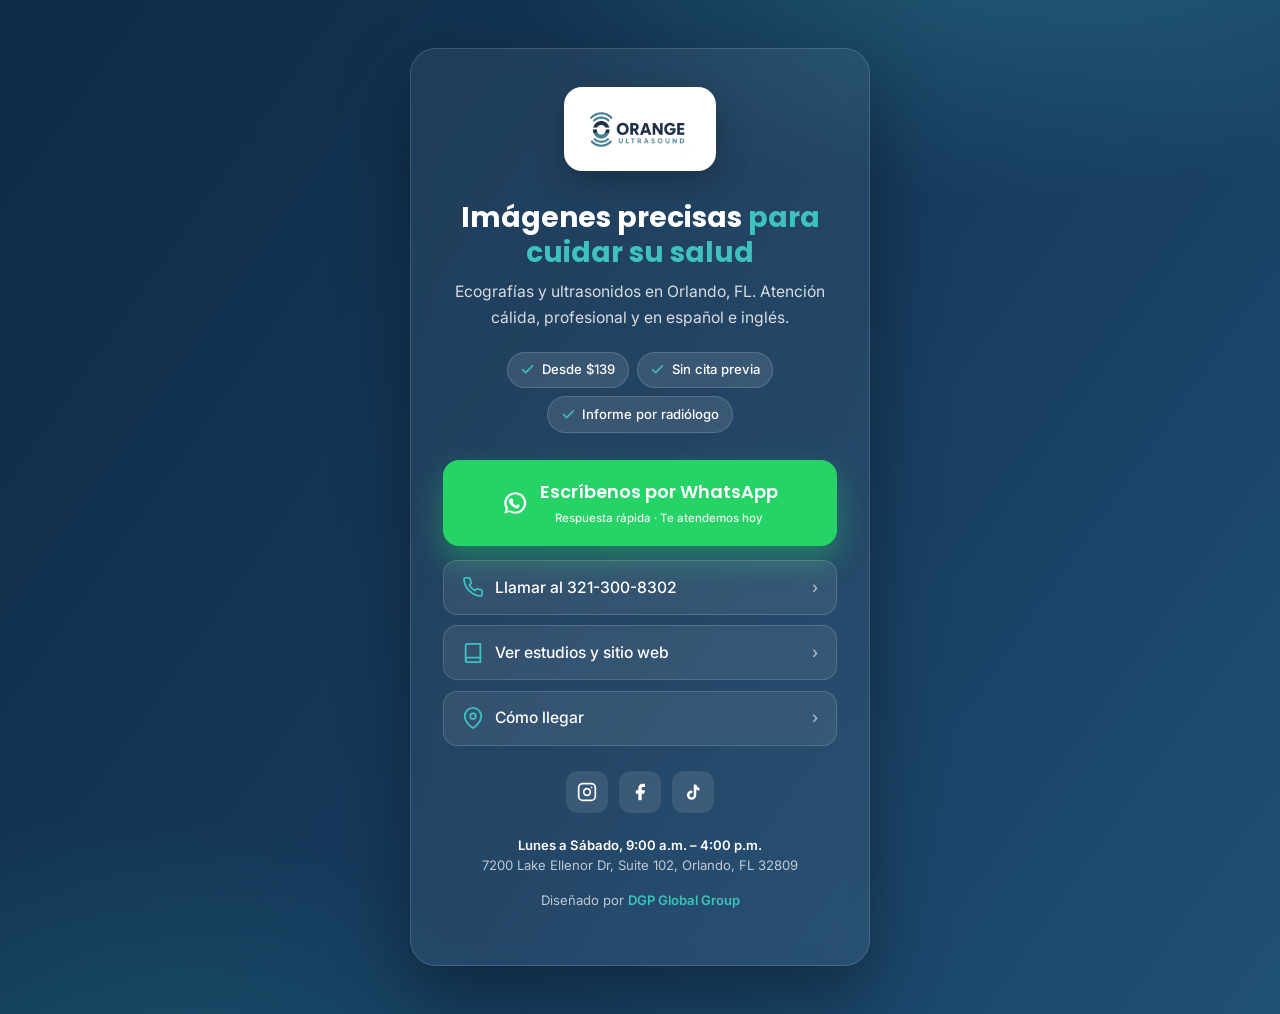
==== commit 4193239f: "Agrega credito 'Disenado por DGP Global Group' con enlace en los footers Co-Authored-By: Claude Opus" ====
--- a/contacto.html
+++ b/contacto.html
@@ -114,7 +114,7 @@
       </div>
 
       <!-- Acción principal: WhatsApp -->
-      <a class="lp__wa" href="https://wa.me/13213008302?text=%C2%A1Hola%20Orange%20Ultrasound%21%20%F0%9F%91%8B%20Vi%20sus%20redes%20y%20me%20gustar%C3%ADa%20informaci%C3%B3n%20sobre%20un%20ultrasonido.%20%C2%BFMe%20pueden%20ayudar%3F" target="_blank" rel="noopener">
+      <a class="lp__wa" href="https://wa.me/13213008302?text=%C2%A1Hola%20Orange%20Ultrasound%21%20%F0%9F%91%8B%20Vi%20sus%20redes%20y%20me%20gustar%C3%ADa%20m%C3%A1s%20informaci%C3%B3n%20sobre%20sus%20servicios.%20%C2%BFMe%20pueden%20ayudar%3F" target="_blank" rel="noopener">
         <svg viewBox="0 0 24 24"><path d="M12 2a10 10 0 0 0-8.6 15l-1.3 4.7 4.8-1.3A10 10 0 1 0 12 2zm0 18a8 8 0 0 1-4-1.1l-.3-.2-2.8.7.8-2.7-.2-.3A8 8 0 1 1 12 20zm4.4-6c-.2-.1-1.4-.7-1.6-.8s-.4-.1-.5.1-.6.8-.8 1-.3.2-.5.1a6.5 6.5 0 0 1-3.2-2.8c-.2-.4.2-.4.6-1.2a.4.4 0 0 0 0-.4l-.8-1.9c-.2-.5-.4-.4-.5-.4h-.5a1 1 0 0 0-.7.3A3 3 0 0 0 6 9.6a5.2 5.2 0 0 0 1.1 2.8 11.9 11.9 0 0 0 4.6 4c2.1.9 2.1.6 2.5.6a2.6 2.6 0 0 0 1.7-1.2 2.1 2.1 0 0 0 .1-1.2c0-.1-.2-.2-.4-.3z"/></svg>
         <span>Escríbenos por WhatsApp<small>Respuesta rápida · Te atendemos hoy</small></span>
       </a>
@@ -149,6 +149,7 @@
         <strong>Lunes a Sábado, 9:00 a.m. – 4:00 p.m.</strong><br />
         7200 Lake Ellenor Dr, Suite 102, Orlando, FL 32809
       </p>
+      <p class="lp__foot" style="margin-top:.6rem;">Diseñado por <a href="https://dgpglobalgroup.com" target="_blank" rel="noopener" style="color:var(--teal-light);font-weight:600;">DGP Global Group</a></p>
     </div>
   </main>
 </body>
--- a/assets/css/styles.css
+++ b/assets/css/styles.css
@@ -852,6 +852,9 @@
   text-align: center; padding: 1.5rem 0;
   font-size: .85rem; color: var(--gray-text);
 }
+.footer__credit { display: block; margin-top: .4rem; }
+.footer__credit a { color: var(--teal); font-weight: 600; }
+.footer__credit a:hover { text-decoration: underline; }
 
 /* ---------- Separador de olas ---------- */
 .wave-divider { display: block; width: 100%; line-height: 0; }
